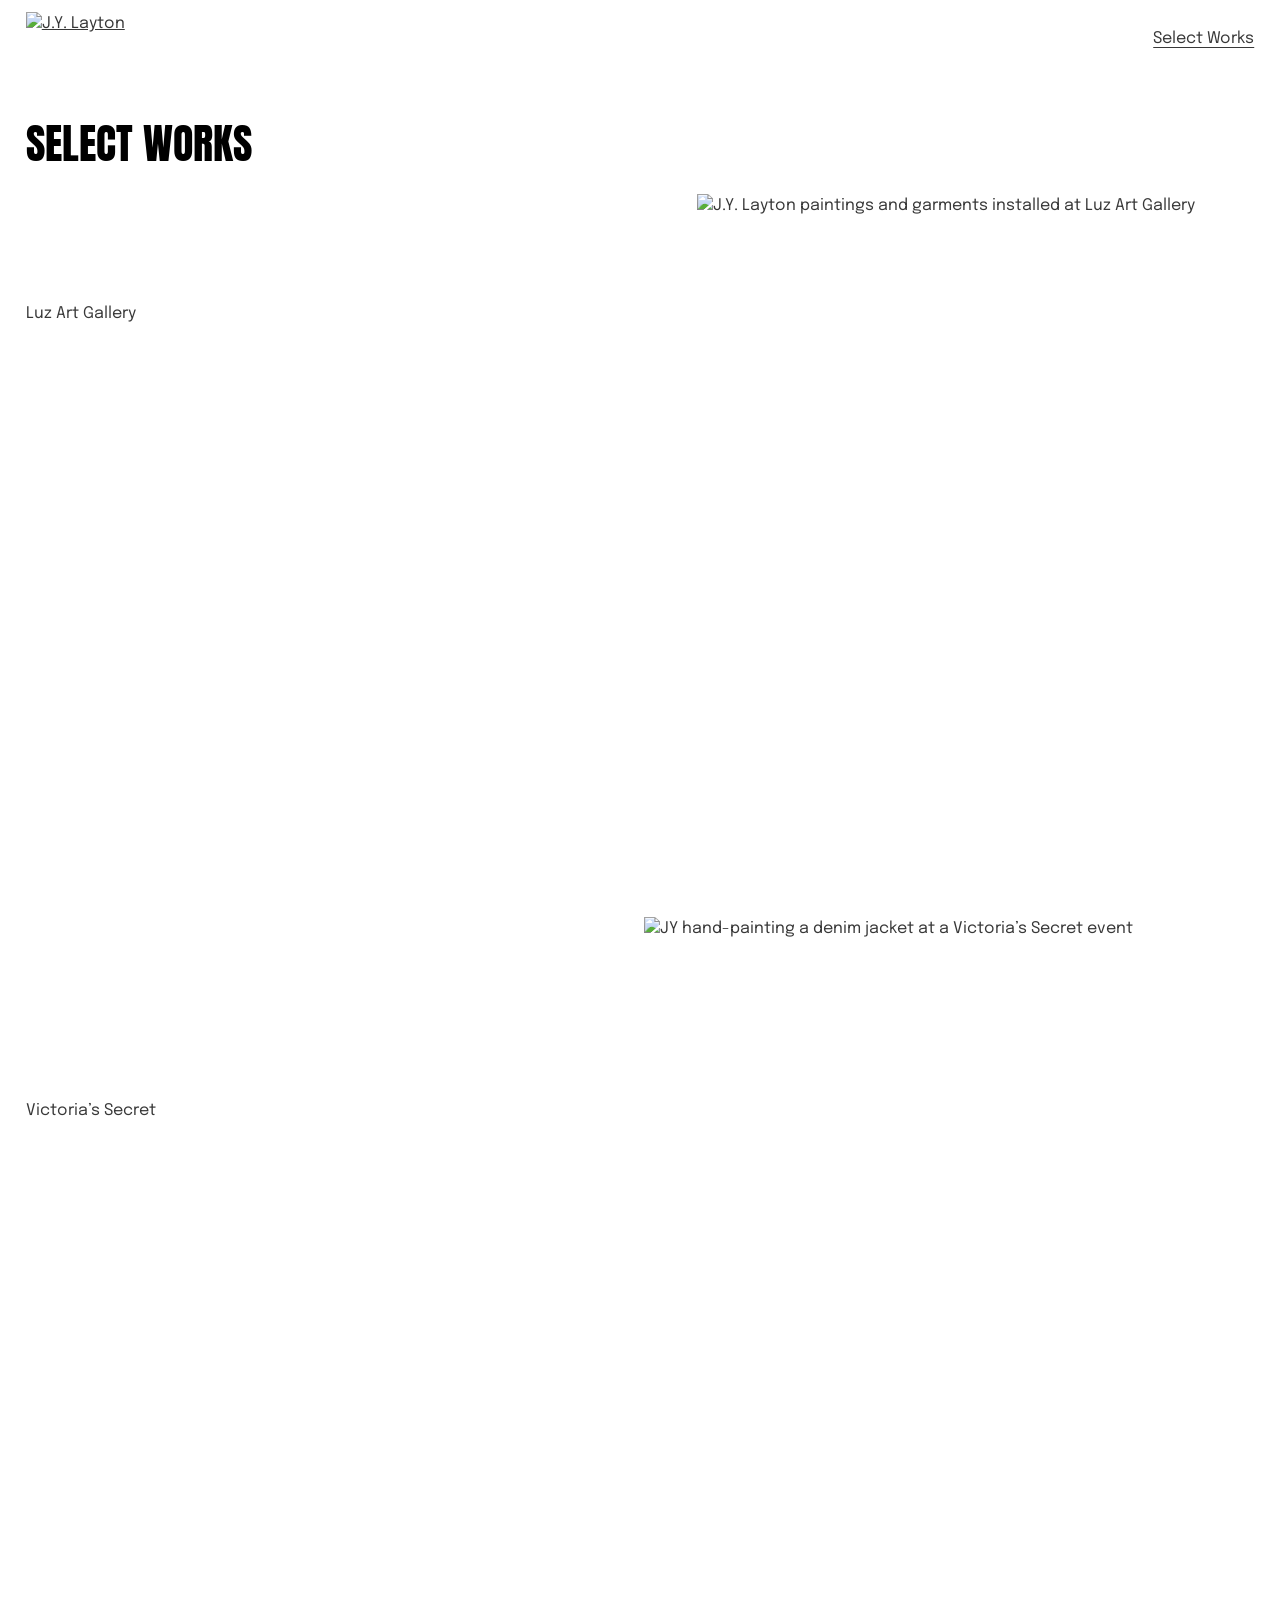
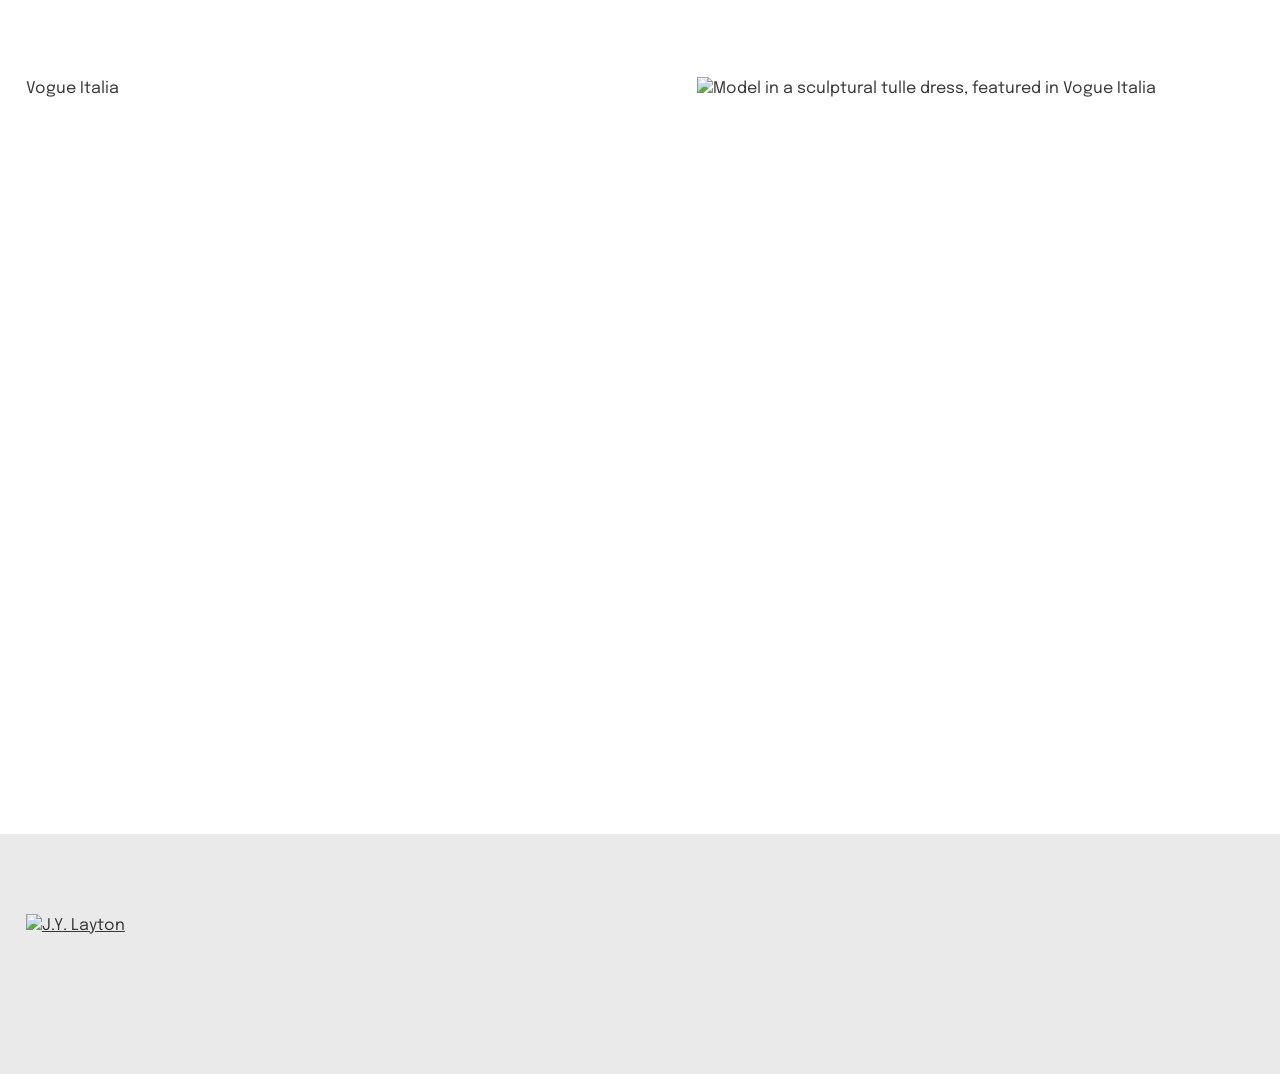
==== selectworks.html @ 6746465b "Match Squarespace design: Anton/Epilogue, original layout and colors Co-Authored-By: Claude Opus 5.5" ====
<!doctype html>
<html lang="en">
<head>
  <meta charset="utf-8">
  <meta name="viewport" content="width=device-width, initial-scale=1">
  <title>Select Works — J.Y.LAYTON</title>
  <meta name="description" content="Select works by J.Y. Layton: Luz Art Gallery, Victoria’s Secret, Vogue Italia.">
  <meta property="og:title" content="Select Works — J.Y.LAYTON">
  <meta property="og:image" content="/images/luz-art-gallery.webp">
  <link rel="icon" href="/favicon.png" type="image/png">
  <link rel="apple-touch-icon" href="/images/apple-touch-icon.png">
  <link rel="preconnect" href="https://fonts.googleapis.com">
  <link rel="preconnect" href="https://fonts.gstatic.com" crossorigin>
  <link href="https://fonts.googleapis.com/css2?family=Anton&family=Epilogue:wght@400&display=swap" rel="stylesheet">
  <link rel="stylesheet" href="/css/style.css">
</head>
<body class="page-white">
  <a class="skip" href="#main">Skip to content</a>

  <header class="site-header">
    <a class="logo" href="/" aria-label="J.Y. Layton, home"><img src="/images/logo.webp" alt="J.Y. Layton" width="2000" height="545"></a>
    <button class="menu-btn" aria-label="Open menu" aria-controls="nav" aria-expanded="false"><span></span><span></span></button>
    <nav class="nav" id="nav" aria-label="Main">
      <a href="/selectworks" aria-current="page">Select Works</a>
    </nav>
  </header>

  <main id="main">
    <section class="sw canvas">
      <h1>Select Works</h1>
      <p class="label l1">Luz Art Gallery</p>
      <img class="i1 cover" src="/images/luz-art-gallery.webp" alt="J.Y. Layton paintings and garments installed at Luz Art Gallery" width="2500" height="3775">
      <p class="label l2">Victoria’s Secret</p>
      <img class="i2 cover" src="/images/victorias-secret.webp" alt="JY hand-painting a denim jacket at a Victoria’s Secret event" loading="lazy" width="1230" height="1546">
      <p class="label l3">Vogue Italia</p>
      <img class="i3 cover" src="/images/vogue-italia.webp" alt="Model in a sculptural tulle dress, featured in Vogue Italia" loading="lazy" width="749" height="964">
    </section>
  </main>

  <footer class="site-footer canvas">
    <a href="/" aria-label="J.Y. Layton, home"><img src="/images/logo.webp" alt="J.Y. Layton" width="2000" height="545"></a>
  </footer>

  <script src="/js/menu.js" defer></script>
</body>
</html>
---- css/style.css ----
/* Matches the Squarespace design (flatworm-indigo-4dc5.squarespace.com).
   Desktop layout is measured on a 1440px canvas; 1 design px = var(--u). */
:root {
  --u: calc(100vw / 1440);
  --light: #ebeaeb;
  --taupe: #5c5751;
  --charcoal: #383838;
  --ink: #383838;
  --white: #ffffff;
  --display: "Anton", Impact, "Arial Narrow", sans-serif;
  --body: "Epilogue", system-ui, -apple-system, sans-serif;
}

* { box-sizing: border-box; }
html, body { margin: 0; }
body {
  background: var(--light);
  color: var(--ink);
  font-family: var(--body);
  font-size: 16px;
  line-height: 1.5;
  -webkit-font-smoothing: antialiased;
}
img { display: block; max-width: 100%; }
a { color: inherit; }
h1, h2, p { margin: 0; font-weight: 400; }
h1, h2 { font-family: var(--display); text-transform: uppercase; }

.skip { position: absolute; left: -9999px; top: 8px; z-index: 100; background: #000; color: #fff; padding: 8px 14px; }
.skip:focus { left: 8px; }

/* ---------- Header ---------- */
.site-header {
  position: absolute; top: 0; left: 0; right: 0; z-index: 20;
  display: flex; align-items: center; justify-content: space-between;
  padding: calc(14 * var(--u)) calc(29 * var(--u));
}
.site-header .logo img { width: calc(220 * var(--u)); height: auto; }
.nav a { font-size: 16px; text-decoration: none; padding-bottom: 2px; }
.nav a:hover, .nav a[aria-current="page"] { text-decoration: underline; text-underline-offset: 4px; }
.menu-btn, .nav .close { display: none; }

/* ---------- Absolutely-placed desktop canvas ---------- */
.canvas { position: relative; }
.canvas > * { position: absolute; }
.big { font-size: max(16px, calc(22.912 * var(--u))); line-height: 1.5; }
.u-link { text-decoration: underline; text-decoration-thickness: 1px; text-underline-offset: 0.12em; }
.u-link:hover { opacity: .75; }
img.cover { object-fit: cover; }

/* Home: hero */
.hero { background: var(--light); height: calc(1384 * var(--u)); }
.hero h1 { left: calc(29 * var(--u)); top: calc(212 * var(--u)); z-index: 2;
  font-size: calc(170.2 * var(--u)); line-height: 1; white-space: nowrap; }
.hero .hero-img { left: calc(726 * var(--u)); top: calc(253 * var(--u)); width: calc(628 * var(--u)); height: calc(966 * var(--u)); z-index: 1; }
.hero .intro { left: calc(87 * var(--u)); top: calc(620 * var(--u)); width: calc(570 * var(--u)); }
.hero .intro p + p { margin-top: 16px; }
.hero .sig { left: calc(726 * var(--u)); top: calc(1230 * var(--u)); width: calc(628 * var(--u)); }
.hero .sig h2 { font-size: max(28px, calc(47.104 * var(--u))); line-height: 1.11; margin-top: calc(7 * var(--u)); }

/* Home: select works */
.works { background: var(--taupe); color: var(--white); height: calc(1804 * var(--u)); }
.works h2 { font-size: max(28px, calc(47.104 * var(--u))); line-height: 1.11; }
.works .title { left: calc(29 * var(--u)); top: calc(47 * var(--u)); }
.works .thumb { top: calc(251 * var(--u)); width: calc(221 * var(--u)); height: calc(152 * var(--u)); }
.works .t1 { left: calc(87 * var(--u)); }
.works .t2 { left: calc(493 * var(--u)); }
.works .t3 { left: calc(958 * var(--u)); }
.works .t4 { left: calc(1190 * var(--u)); }
.works .clients { left: calc(145 * var(--u)); top: calc(414 * var(--u)); z-index: 2;
  font-size: calc(67.84 * var(--u)); line-height: 1.056; }
.works .dress { left: calc(29 * var(--u)); top: calc(902 * var(--u)); width: calc(570 * var(--u)); height: calc(854 * var(--u)); }
.works .blurb { left: calc(765 * var(--u)); top: calc(918 * var(--u)); width: calc(606 * var(--u)); }
.works .more { left: calc(725 * var(--u)); top: calc(1459 * var(--u)); }

/* Home: contact */
.contact { background: var(--charcoal); color: var(--white); height: calc(594 * var(--u)); }
.contact h2 { left: calc(29 * var(--u)); top: calc(120 * var(--u)); font-size: max(28px, calc(47.104 * var(--u))); line-height: 1.11; }
.contact .mail { left: calc(29 * var(--u)); top: calc(204 * var(--u)); text-decoration: none; }
.contact .mail:hover { text-decoration: underline; }

/* Footer */
.site-footer { background: var(--light); height: calc(270 * var(--u)); }
.site-footer > a { left: calc(29 * var(--u)); top: calc(90 * var(--u)); }
.site-footer img { width: calc(337 * var(--u)); height: auto; }

/* Select Works page */
.page-white { background: var(--white); }
.sw { background: var(--white); height: calc(2738 * var(--u)); }
.sw h1 { left: calc(29 * var(--u)); top: calc(136 * var(--u)); color: #000;
  font-size: max(28px, calc(47.104 * var(--u))); line-height: 1.11; }
.sw .label { left: calc(29 * var(--u)); }
.sw .l1 { top: calc(340 * var(--u)); }
.sw .l2 { top: calc(1236 * var(--u)); }
.sw .l3 { top: calc(1887 * var(--u)); }
.sw .i1 { left: calc(784 * var(--u)); top: calc(218 * var(--u)); width: calc(628 * var(--u)); height: calc(681 * var(--u)); }
.sw .i2 { left: calc(725 * var(--u)); top: calc(1032 * var(--u)); width: calc(686 * var(--u)); height: calc(803 * var(--u)); }
.sw .i3 { left: calc(784 * var(--u)); top: calc(1887 * var(--u)); width: calc(628 * var(--u)); height: calc(803 * var(--u)); }

/* ---------- Mobile: stacked layout like Squarespace's phone view ---------- */
@media (max-width: 767px) {
  .canvas { height: auto !important; padding: 0 24px; }
  .canvas > * { position: static; width: auto !important; height: auto !important; }

  .site-header { position: absolute; padding: 12px 24px; }
  .site-header .logo img { width: 96px; }
  .nav { display: none; }
  .menu-btn { display: block; background: none; border: 0; padding: 8px 0; cursor: pointer; }
  .menu-btn span { display: block; width: 36px; height: 1px; background: var(--ink); margin: 7px 0; }
  .nav.open {
    display: flex; position: fixed; inset: 0; z-index: 30; background: var(--light);
    align-items: center; justify-content: center; font-size: 28px;
  }
  .nav.open a { font-size: 28px; }
  .nav.open .close { display: block; position: absolute; top: 14px; right: 24px; background: none; border: 0; font-size: 32px; cursor: pointer; color: var(--ink); }

  .hero { padding-top: 76px; padding-bottom: 40px; }
  .hero h1 { font-size: 15.2vw; white-space: normal; margin-bottom: 24px; }
  .hero .hero-img { aspect-ratio: 628 / 740; width: 100% !important; }
  .hero .intro { margin-top: 24px; }
  .hero .intro .big { font-size: 18px; }
  .hero .intro p:last-child { font-size: 14px; }
  .hero .sig { margin-top: 48px; }
  .hero .sig .big { font-size: 18px; }
  .hero .sig h2 { font-size: 33px; }

  .works { padding-top: 40px; padding-bottom: 64px; display: grid; grid-template-columns: 1fr 1fr; gap: 10px; }
  .works > * { grid-column: 1 / -1; }
  .works .thumb { grid-column: auto; aspect-ratio: 221 / 152; width: 100% !important; margin-top: 0; }
  .works .title { margin-bottom: 18px; }
  .works h2 { font-size: 33px; }
  .works .clients { font-size: 43px; line-height: 1.08; margin: 56px 0; }
  .works .dress { aspect-ratio: 570 / 790; width: 100% !important; }
  .works .blurb { margin: 56px 24px 0; font-size: 14px; }
  .works .more { margin-top: 160px; }

  .contact { padding-top: 56px; padding-bottom: 500px; }
  .contact h2 { font-size: 33px; margin-bottom: 24px; }
  .contact .mail { font-size: 14px; }

  .site-footer { padding: 120px 24px 140px; }
  .site-footer img { width: 82vw !important; }

  .sw { padding-top: 90px; padding-bottom: 64px; }
  .sw h1 { margin-bottom: 32px; font-size: 33px; }
  .sw .label { margin: 32px 0 14px; }
  .sw img { width: 100% !important; aspect-ratio: 4 / 5; }
  .sw .i1 { order: 2; } .sw .l1 { order: 1; }
  .sw .l2 { order: 3; } .sw .i2 { order: 4; }
  .sw .l3 { order: 5; } .sw .i3 { order: 6; }
  .sw { display: flex; flex-direction: column; }
}
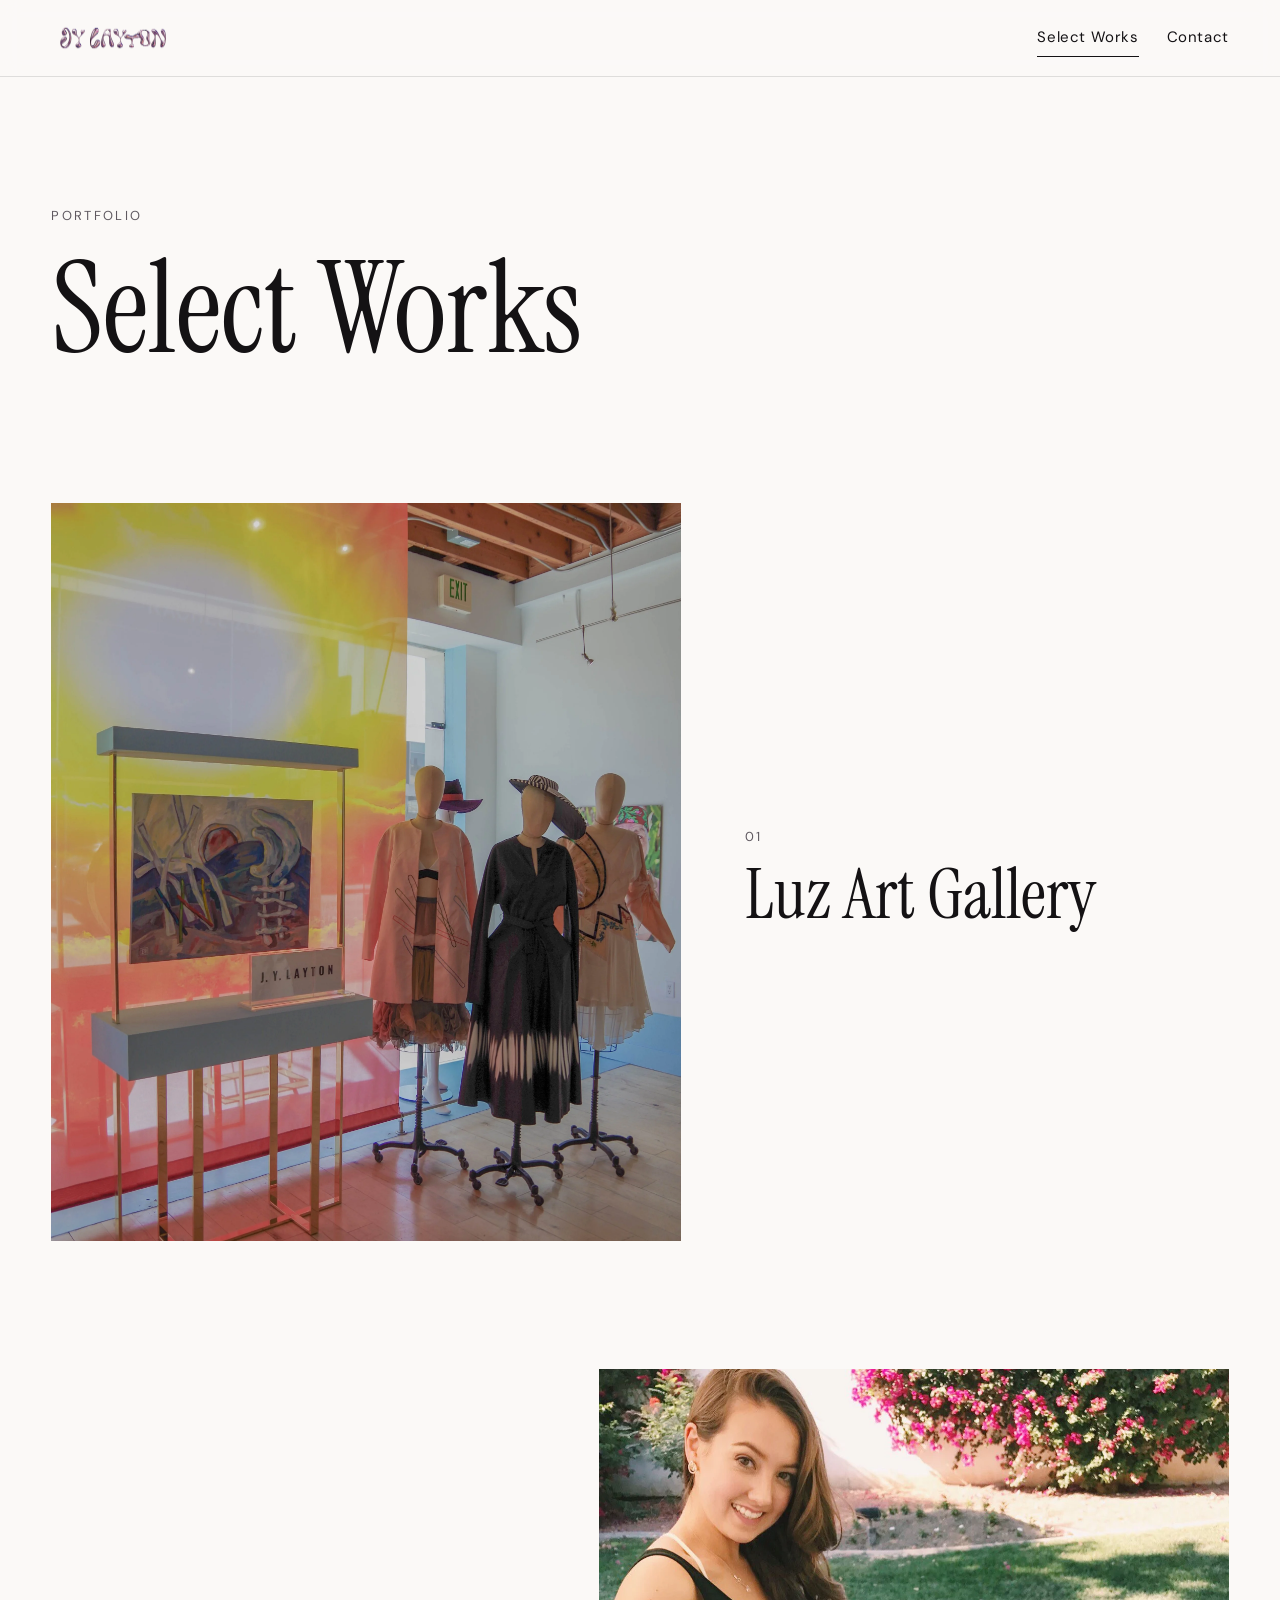
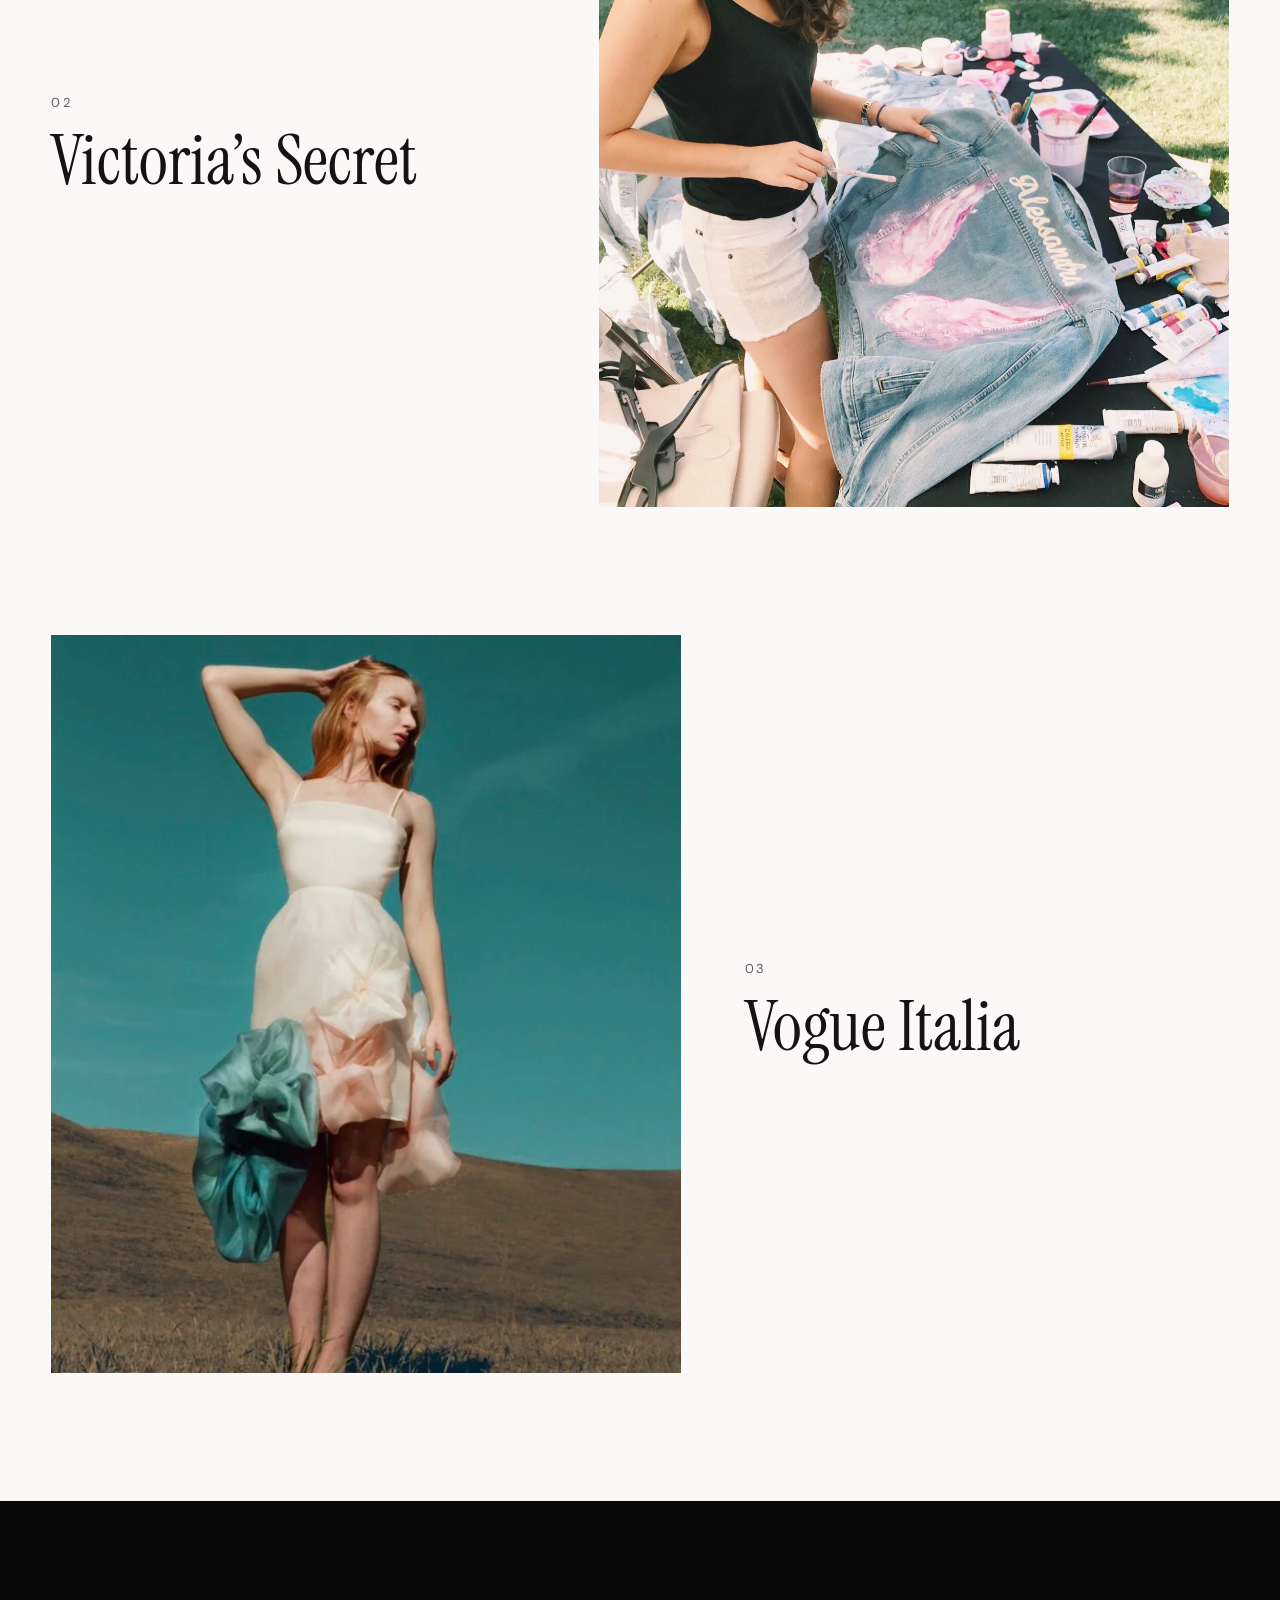
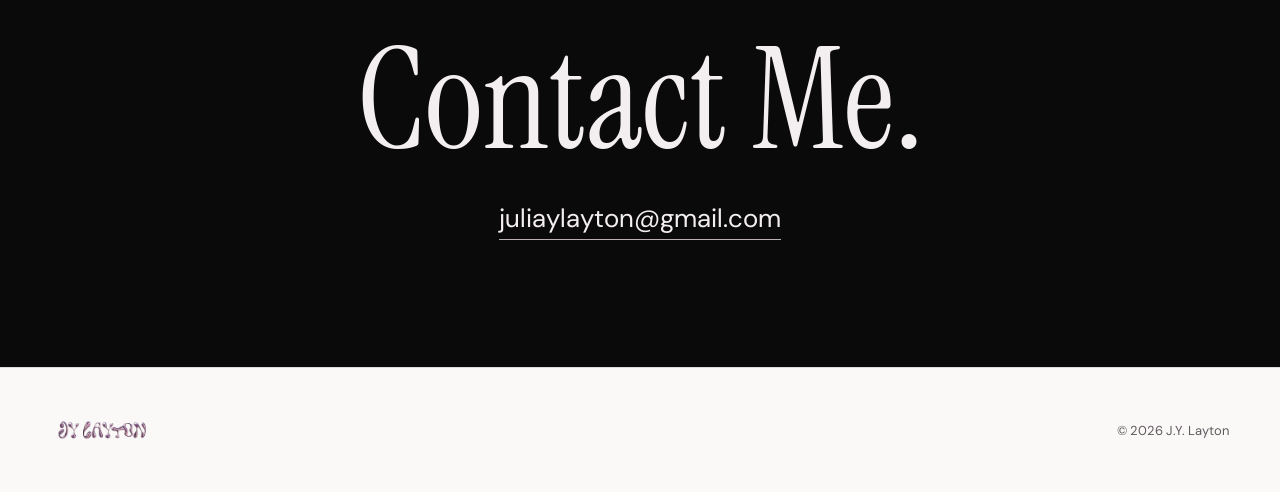
==== commit a2d14137: "Static rebuild of jylayton.com Co-Authored-By: Claude Opus 5.5 <noreply@anthropic.com> Claude-Sessio" ====
--- a/selectworks.html
+++ b/selectworks.html
@@ -11,36 +11,70 @@
   <link rel="apple-touch-icon" href="/images/apple-touch-icon.png">
   <link rel="preconnect" href="https://fonts.googleapis.com">
   <link rel="preconnect" href="https://fonts.gstatic.com" crossorigin>
-  <link href="https://fonts.googleapis.com/css2?family=Anton&family=Epilogue:wght@400&display=swap" rel="stylesheet">
+  <link href="https://fonts.googleapis.com/css2?family=DM+Sans:opsz,wght@9..40,400;9..40,500&family=Instrument+Serif:ital@0;1&display=swap" rel="stylesheet">
   <link rel="stylesheet" href="/css/style.css">
 </head>
-<body class="page-white">
+<body>
   <a class="skip" href="#main">Skip to content</a>
 
   <header class="site-header">
-    <a class="logo" href="/" aria-label="J.Y. Layton, home"><img src="/images/logo.webp" alt="J.Y. Layton" width="2000" height="545"></a>
-    <button class="menu-btn" aria-label="Open menu" aria-controls="nav" aria-expanded="false"><span></span><span></span></button>
-    <nav class="nav" id="nav" aria-label="Main">
-      <a href="/selectworks" aria-current="page">Select Works</a>
-    </nav>
+    <div class="wrap">
+      <a class="logo" href="/" aria-label="J.Y. Layton, home"><img src="/images/logo.webp" alt="J.Y. Layton" width="2000" height="545"></a>
+      <nav class="nav" aria-label="Main">
+        <a href="/selectworks" aria-current="page">Select Works</a>
+        <a href="/#contact">Contact</a>
+      </nav>
+    </div>
   </header>
 
   <main id="main">
-    <section class="sw canvas">
-      <h1>Select Works</h1>
-      <p class="label l1">Luz Art Gallery</p>
-      <img class="i1 cover" src="/images/luz-art-gallery.webp" alt="J.Y. Layton paintings and garments installed at Luz Art Gallery" width="2500" height="3775">
-      <p class="label l2">Victoria’s Secret</p>
-      <img class="i2 cover" src="/images/victorias-secret.webp" alt="JY hand-painting a denim jacket at a Victoria’s Secret event" loading="lazy" width="1230" height="1546">
-      <p class="label l3">Vogue Italia</p>
-      <img class="i3 cover" src="/images/vogue-italia.webp" alt="Model in a sculptural tulle dress, featured in Vogue Italia" loading="lazy" width="749" height="964">
+    <section class="page-title">
+      <div class="wrap">
+        <p class="eyebrow">Portfolio</p>
+        <h1>Select Works</h1>
+      </div>
+    </section>
+
+    <section>
+      <div class="wrap work-list">
+        <article class="work">
+          <div class="work-media"><img src="/images/luz-art-gallery.webp" alt="J.Y. Layton paintings and garments installed at Luz Art Gallery" width="2500" height="3775"></div>
+          <div>
+            <p class="work-num">01</p>
+            <h2>Luz Art Gallery</h2>
+          </div>
+        </article>
+        <article class="work">
+          <div class="work-media"><img src="/images/victorias-secret.webp" alt="JY hand-painting a denim jacket at a Victoria’s Secret event" loading="lazy" width="1230" height="1546"></div>
+          <div>
+            <p class="work-num">02</p>
+            <h2>Victoria’s Secret</h2>
+          </div>
+        </article>
+        <article class="work">
+          <div class="work-media"><img src="/images/vogue-italia.webp" alt="Model in a sculptural tulle dress, featured in Vogue Italia" loading="lazy" width="749" height="964"></div>
+          <div>
+            <p class="work-num">03</p>
+            <h2>Vogue Italia</h2>
+          </div>
+        </article>
+      </div>
+    </section>
+
+    <section class="contact" id="contact">
+      <div class="wrap">
+        <h2>Contact Me.</h2>
+        <a class="mail" href="mailto:juliaylayton@gmail.com">juliaylayton@gmail.com</a>
+      </div>
     </section>
   </main>
 
-  <footer class="site-footer canvas">
-    <a href="/" aria-label="J.Y. Layton, home"><img src="/images/logo.webp" alt="J.Y. Layton" width="2000" height="545"></a>
+  <footer class="site-footer">
+    <div class="wrap">
+      <a href="/" aria-label="J.Y. Layton, home"><img src="/images/logo.webp" alt="J.Y. Layton" width="2000" height="545"></a>
+      <small>© <span id="y">2026</span> J.Y. Layton</small>
+    </div>
   </footer>
-
-  <script src="/js/menu.js" defer></script>
+  <script>document.getElementById('y').textContent = new Date().getFullYear();</script>
 </body>
 </html>
--- a/css/style.css
+++ b/css/style.css
@@ -1,152 +1,171 @@
-/* Matches the Squarespace design (flatworm-indigo-4dc5.squarespace.com).
-   Desktop layout is measured on a 1440px canvas; 1 design px = var(--u). */
 :root {
-  --u: calc(100vw / 1440);
-  --light: #ebeaeb;
-  --taupe: #5c5751;
-  --charcoal: #383838;
-  --ink: #383838;
-  --white: #ffffff;
-  --display: "Anton", Impact, "Arial Narrow", sans-serif;
-  --body: "Epilogue", system-ui, -apple-system, sans-serif;
+  --paper: #fbf9f7;
+  --ink: #141214;
+  --muted: #5f5960;
+  --dark: #1c1a1d;
+  --black: #0b0a0b;
+  --on-dark: #f3eef0;
+  --on-dark-muted: #b8afb4;
+  --accent: #c9a7d8;
+  --line: rgba(20, 18, 20, 0.12);
+  --serif: "Instrument Serif", "Times New Roman", serif;
+  --sans: "DM Sans", system-ui, -apple-system, sans-serif;
+  --gutter: clamp(16px, 4vw, 56px);
+  --max: 1320px;
 }
 
 * { box-sizing: border-box; }
-html, body { margin: 0; }
+html { scroll-behavior: smooth; }
 body {
-  background: var(--light);
+  margin: 0;
+  background: var(--paper);
   color: var(--ink);
-  font-family: var(--body);
-  font-size: 16px;
-  line-height: 1.5;
+  font-family: var(--sans);
+  font-size: 17px;
+  line-height: 1.65;
   -webkit-font-smoothing: antialiased;
 }
-img { display: block; max-width: 100%; }
+img { display: block; max-width: 100%; height: auto; }
 a { color: inherit; }
-h1, h2, p { margin: 0; font-weight: 400; }
-h1, h2 { font-family: var(--display); text-transform: uppercase; }
 
-.skip { position: absolute; left: -9999px; top: 8px; z-index: 100; background: #000; color: #fff; padding: 8px 14px; }
-.skip:focus { left: 8px; }
+.skip {
+  position: absolute; left: -9999px; top: 0;
+  background: var(--ink); color: var(--paper); padding: 8px 14px; z-index: 100;
+}
+.skip:focus { left: 8px; top: 8px; }
 
-/* ---------- Header ---------- */
+.wrap { max-width: var(--max); margin: 0 auto; padding: 0 var(--gutter); }
+
+/* Header */
 .site-header {
-  position: absolute; top: 0; left: 0; right: 0; z-index: 20;
+  position: sticky; top: 0; z-index: 50;
+  background: rgba(251, 249, 247, 0.88);
+  backdrop-filter: blur(10px);
+  -webkit-backdrop-filter: blur(10px);
+  border-bottom: 1px solid var(--line);
+}
+.site-header .wrap {
   display: flex; align-items: center; justify-content: space-between;
-  padding: calc(14 * var(--u)) calc(29 * var(--u));
+  height: 76px;
 }
-.site-header .logo img { width: calc(220 * var(--u)); height: auto; }
-.nav a { font-size: 16px; text-decoration: none; padding-bottom: 2px; }
-.nav a:hover, .nav a[aria-current="page"] { text-decoration: underline; text-underline-offset: 4px; }
-.menu-btn, .nav .close { display: none; }
+.logo img { height: 34px; width: auto; }
+.nav { display: flex; gap: 28px; }
+.nav a {
+  text-decoration: none; font-size: 15px; letter-spacing: 0.04em;
+  padding: 6px 0; border-bottom: 1px solid transparent;
+  transition: border-color .2s;
+}
+.nav a:hover, .nav a[aria-current="page"] { border-color: currentColor; }
 
-/* ---------- Absolutely-placed desktop canvas ---------- */
-.canvas { position: relative; }
-.canvas > * { position: absolute; }
-.big { font-size: max(16px, calc(22.912 * var(--u))); line-height: 1.5; }
-.u-link { text-decoration: underline; text-decoration-thickness: 1px; text-underline-offset: 0.12em; }
-.u-link:hover { opacity: .75; }
-img.cover { object-fit: cover; }
+/* Shared */
+section { padding: clamp(64px, 10vw, 140px) 0; }
+.eyebrow {
+  font-size: 13px; letter-spacing: 0.18em; text-transform: uppercase;
+  color: var(--muted); margin: 0 0 18px;
+}
+h1, h2, h3 { font-family: var(--serif); font-weight: 400; line-height: 1.02; margin: 0; }
 
-/* Home: hero */
-.hero { background: var(--light); height: calc(1384 * var(--u)); }
-.hero h1 { left: calc(29 * var(--u)); top: calc(212 * var(--u)); z-index: 2;
-  font-size: calc(170.2 * var(--u)); line-height: 1; white-space: nowrap; }
-.hero .hero-img { left: calc(726 * var(--u)); top: calc(253 * var(--u)); width: calc(628 * var(--u)); height: calc(966 * var(--u)); z-index: 1; }
-.hero .intro { left: calc(87 * var(--u)); top: calc(620 * var(--u)); width: calc(570 * var(--u)); }
-.hero .intro p + p { margin-top: 16px; }
-.hero .sig { left: calc(726 * var(--u)); top: calc(1230 * var(--u)); width: calc(628 * var(--u)); }
-.hero .sig h2 { font-size: max(28px, calc(47.104 * var(--u))); line-height: 1.11; margin-top: calc(7 * var(--u)); }
+.btn {
+  display: inline-flex; align-items: center; gap: 10px;
+  padding: 14px 26px; border: 1px solid currentColor; border-radius: 999px;
+  text-decoration: none; font-size: 15px; letter-spacing: 0.03em;
+  transition: background .2s, color .2s;
+}
+.btn:hover { background: var(--on-dark); color: var(--dark); }
 
-/* Home: select works */
-.works { background: var(--taupe); color: var(--white); height: calc(1804 * var(--u)); }
-.works h2 { font-size: max(28px, calc(47.104 * var(--u))); line-height: 1.11; }
-.works .title { left: calc(29 * var(--u)); top: calc(47 * var(--u)); }
-.works .thumb { top: calc(251 * var(--u)); width: calc(221 * var(--u)); height: calc(152 * var(--u)); }
-.works .t1 { left: calc(87 * var(--u)); }
-.works .t2 { left: calc(493 * var(--u)); }
-.works .t3 { left: calc(958 * var(--u)); }
-.works .t4 { left: calc(1190 * var(--u)); }
-.works .clients { left: calc(145 * var(--u)); top: calc(414 * var(--u)); z-index: 2;
-  font-size: calc(67.84 * var(--u)); line-height: 1.056; }
-.works .dress { left: calc(29 * var(--u)); top: calc(902 * var(--u)); width: calc(570 * var(--u)); height: calc(854 * var(--u)); }
-.works .blurb { left: calc(765 * var(--u)); top: calc(918 * var(--u)); width: calc(606 * var(--u)); }
-.works .more { left: calc(725 * var(--u)); top: calc(1459 * var(--u)); }
+/* About */
+.about-grid {
+  display: grid; grid-template-columns: 1.05fr 1fr;
+  gap: clamp(32px, 6vw, 96px); align-items: center;
+}
+.about-figure img { width: 100%; }
+.about-figure figcaption { margin-top: 14px; font-size: 14px; color: var(--muted); }
+.about-figure figcaption strong { color: var(--ink); font-weight: 500; }
+.about h1 { font-size: clamp(52px, 8vw, 112px); margin-bottom: 28px; }
+.about p { margin: 0 0 18px; max-width: 34em; }
 
-/* Home: contact */
-.contact { background: var(--charcoal); color: var(--white); height: calc(594 * var(--u)); }
-.contact h2 { left: calc(29 * var(--u)); top: calc(120 * var(--u)); font-size: max(28px, calc(47.104 * var(--u))); line-height: 1.11; }
-.contact .mail { left: calc(29 * var(--u)); top: calc(204 * var(--u)); text-decoration: none; }
-.contact .mail:hover { text-decoration: underline; }
+/* Works (dark) */
+.works { background: var(--dark); color: var(--on-dark); }
+.works .eyebrow { color: var(--on-dark-muted); }
+.works-head {
+  display: flex; justify-content: space-between; align-items: end;
+  gap: 24px; margin-bottom: clamp(32px, 5vw, 56px);
+}
+.works-head h2 { font-size: clamp(44px, 6vw, 84px); }
+.works-head h2 a { text-decoration: none; }
+.works-head h2 a:hover { font-style: italic; }
+
+.mosaic {
+  display: grid; gap: 14px;
+  grid-template-columns: repeat(6, 1fr);
+}
+.mosaic figure { margin: 0; overflow: hidden; background: #2a272b; }
+.mosaic img { width: 100%; height: 100%; object-fit: cover; transition: transform .8s ease; }
+.mosaic figure:hover img { transform: scale(1.03); }
+.mosaic .m1 { grid-column: span 3; aspect-ratio: 5 / 4; }
+.mosaic .m2 { grid-column: span 3; aspect-ratio: 5 / 4; }
+.mosaic .m3 { grid-column: span 2; aspect-ratio: 4 / 5; }
+.mosaic .m4 { grid-column: span 2; aspect-ratio: 4 / 5; }
+.mosaic .m5 { grid-column: span 2; aspect-ratio: 4 / 5; }
+
+.works-foot {
+  display: grid; grid-template-columns: 1.2fr 1fr;
+  gap: clamp(32px, 6vw, 96px); margin-top: clamp(56px, 8vw, 112px); align-items: end;
+}
+.clients { list-style: none; margin: 0; padding: 0; }
+.clients li {
+  font-family: var(--serif); font-size: clamp(40px, 6.4vw, 92px);
+  line-height: 1.04; text-transform: lowercase;
+}
+.clients li:nth-child(even) { font-style: italic; color: var(--accent); }
+.works-foot p { color: var(--on-dark-muted); margin: 0 0 28px; max-width: 30em; }
+
+/* Contact (black) */
+.contact { background: var(--black); color: var(--on-dark); text-align: center; }
+.contact h2 { font-size: clamp(56px, 11vw, 160px); margin-bottom: 24px; }
+.contact a.mail {
+  font-size: clamp(18px, 2.4vw, 26px); text-decoration: none;
+  border-bottom: 1px solid var(--on-dark-muted); padding-bottom: 4px;
+  word-break: break-all;
+}
+.contact a.mail:hover { color: var(--accent); border-color: var(--accent); }
 
 /* Footer */
-.site-footer { background: var(--light); height: calc(270 * var(--u)); }
-.site-footer > a { left: calc(29 * var(--u)); top: calc(90 * var(--u)); }
-.site-footer img { width: calc(337 * var(--u)); height: auto; }
+.site-footer { padding: 48px 0; border-top: 1px solid var(--line); }
+.site-footer .wrap {
+  display: flex; justify-content: space-between; align-items: center; gap: 20px; flex-wrap: wrap;
+}
+.site-footer img { height: 28px; width: auto; }
+.site-footer small { color: var(--muted); font-size: 13px; }
 
 /* Select Works page */
-.page-white { background: var(--white); }
-.sw { background: var(--white); height: calc(2738 * var(--u)); }
-.sw h1 { left: calc(29 * var(--u)); top: calc(136 * var(--u)); color: #000;
-  font-size: max(28px, calc(47.104 * var(--u))); line-height: 1.11; }
-.sw .label { left: calc(29 * var(--u)); }
-.sw .l1 { top: calc(340 * var(--u)); }
-.sw .l2 { top: calc(1236 * var(--u)); }
-.sw .l3 { top: calc(1887 * var(--u)); }
-.sw .i1 { left: calc(784 * var(--u)); top: calc(218 * var(--u)); width: calc(628 * var(--u)); height: calc(681 * var(--u)); }
-.sw .i2 { left: calc(725 * var(--u)); top: calc(1032 * var(--u)); width: calc(686 * var(--u)); height: calc(803 * var(--u)); }
-.sw .i3 { left: calc(784 * var(--u)); top: calc(1887 * var(--u)); width: calc(628 * var(--u)); height: calc(803 * var(--u)); }
+.page-title { padding-bottom: 0; }
+.page-title h1 { font-size: clamp(56px, 10vw, 150px); }
+.work-list { display: grid; gap: clamp(72px, 10vw, 140px); }
+.work {
+  display: grid; grid-template-columns: 1.3fr 1fr;
+  gap: clamp(28px, 5vw, 80px); align-items: center;
+}
+.work:nth-child(even) { grid-template-columns: 1fr 1.3fr; }
+.work:nth-child(even) .work-media { order: 2; }
+.work-media img { width: 100%; max-height: 82vh; object-fit: cover; }
+.work-num { font-size: 13px; letter-spacing: .18em; color: var(--muted); margin-bottom: 12px; }
+.work h2 { font-size: clamp(40px, 5.5vw, 76px); }
 
-/* ---------- Mobile: stacked layout like Squarespace's phone view ---------- */
-@media (max-width: 767px) {
-  .canvas { height: auto !important; padding: 0 24px; }
-  .canvas > * { position: static; width: auto !important; height: auto !important; }
+@media (max-width: 820px) {
+  body { font-size: 16px; }
+  .site-header .wrap { height: 64px; }
+  .logo img { height: 26px; }
+  .about-grid, .works-foot, .work, .work:nth-child(even) { grid-template-columns: 1fr; }
+  .work:nth-child(even) .work-media { order: 0; }
+  .works-head { flex-direction: column; align-items: start; }
+  .mosaic { grid-template-columns: 1fr 1fr; gap: 10px; }
+  .mosaic .m1 { grid-column: span 2; }
+  .mosaic .m2, .mosaic .m3, .mosaic .m4, .mosaic .m5 { grid-column: span 1; aspect-ratio: 4 / 5; }
+  .mosaic .m2 { grid-column: span 2; aspect-ratio: 5 / 4; }
+}
 
-  .site-header { position: absolute; padding: 12px 24px; }
-  .site-header .logo img { width: 96px; }
-  .nav { display: none; }
-  .menu-btn { display: block; background: none; border: 0; padding: 8px 0; cursor: pointer; }
-  .menu-btn span { display: block; width: 36px; height: 1px; background: var(--ink); margin: 7px 0; }
-  .nav.open {
-    display: flex; position: fixed; inset: 0; z-index: 30; background: var(--light);
-    align-items: center; justify-content: center; font-size: 28px;
-  }
-  .nav.open a { font-size: 28px; }
-  .nav.open .close { display: block; position: absolute; top: 14px; right: 24px; background: none; border: 0; font-size: 32px; cursor: pointer; color: var(--ink); }
-
-  .hero { padding-top: 76px; padding-bottom: 40px; }
-  .hero h1 { font-size: 15.2vw; white-space: normal; margin-bottom: 24px; }
-  .hero .hero-img { aspect-ratio: 628 / 740; width: 100% !important; }
-  .hero .intro { margin-top: 24px; }
-  .hero .intro .big { font-size: 18px; }
-  .hero .intro p:last-child { font-size: 14px; }
-  .hero .sig { margin-top: 48px; }
-  .hero .sig .big { font-size: 18px; }
-  .hero .sig h2 { font-size: 33px; }
-
-  .works { padding-top: 40px; padding-bottom: 64px; display: grid; grid-template-columns: 1fr 1fr; gap: 10px; }
-  .works > * { grid-column: 1 / -1; }
-  .works .thumb { grid-column: auto; aspect-ratio: 221 / 152; width: 100% !important; margin-top: 0; }
-  .works .title { margin-bottom: 18px; }
-  .works h2 { font-size: 33px; }
-  .works .clients { font-size: 43px; line-height: 1.08; margin: 56px 0; }
-  .works .dress { aspect-ratio: 570 / 790; width: 100% !important; }
-  .works .blurb { margin: 56px 24px 0; font-size: 14px; }
-  .works .more { margin-top: 160px; }
-
-  .contact { padding-top: 56px; padding-bottom: 500px; }
-  .contact h2 { font-size: 33px; margin-bottom: 24px; }
-  .contact .mail { font-size: 14px; }
-
-  .site-footer { padding: 120px 24px 140px; }
-  .site-footer img { width: 82vw !important; }
-
-  .sw { padding-top: 90px; padding-bottom: 64px; }
-  .sw h1 { margin-bottom: 32px; font-size: 33px; }
-  .sw .label { margin: 32px 0 14px; }
-  .sw img { width: 100% !important; aspect-ratio: 4 / 5; }
-  .sw .i1 { order: 2; } .sw .l1 { order: 1; }
-  .sw .l2 { order: 3; } .sw .i2 { order: 4; }
-  .sw .l3 { order: 5; } .sw .i3 { order: 6; }
-  .sw { display: flex; flex-direction: column; }
+@media (prefers-reduced-motion: reduce) {
+  html { scroll-behavior: auto; }
+  .mosaic img { transition: none; }
 }
